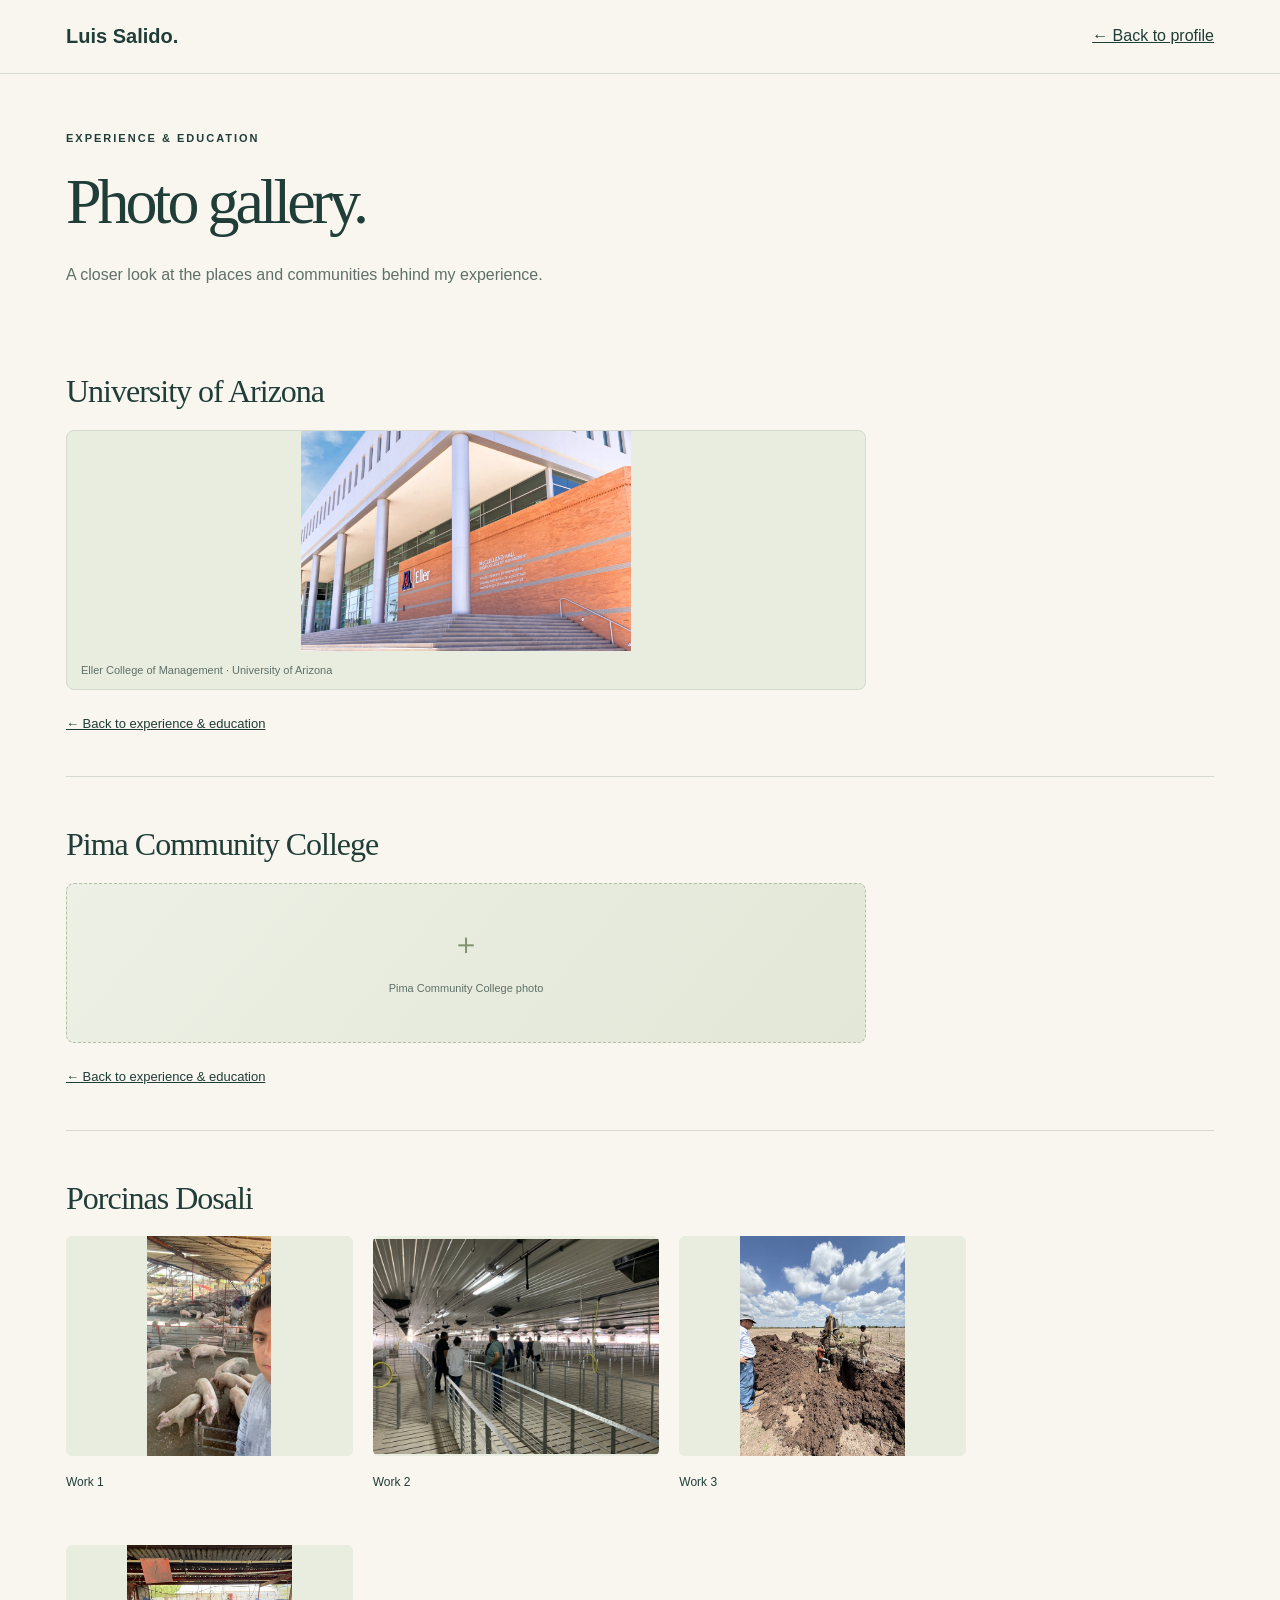
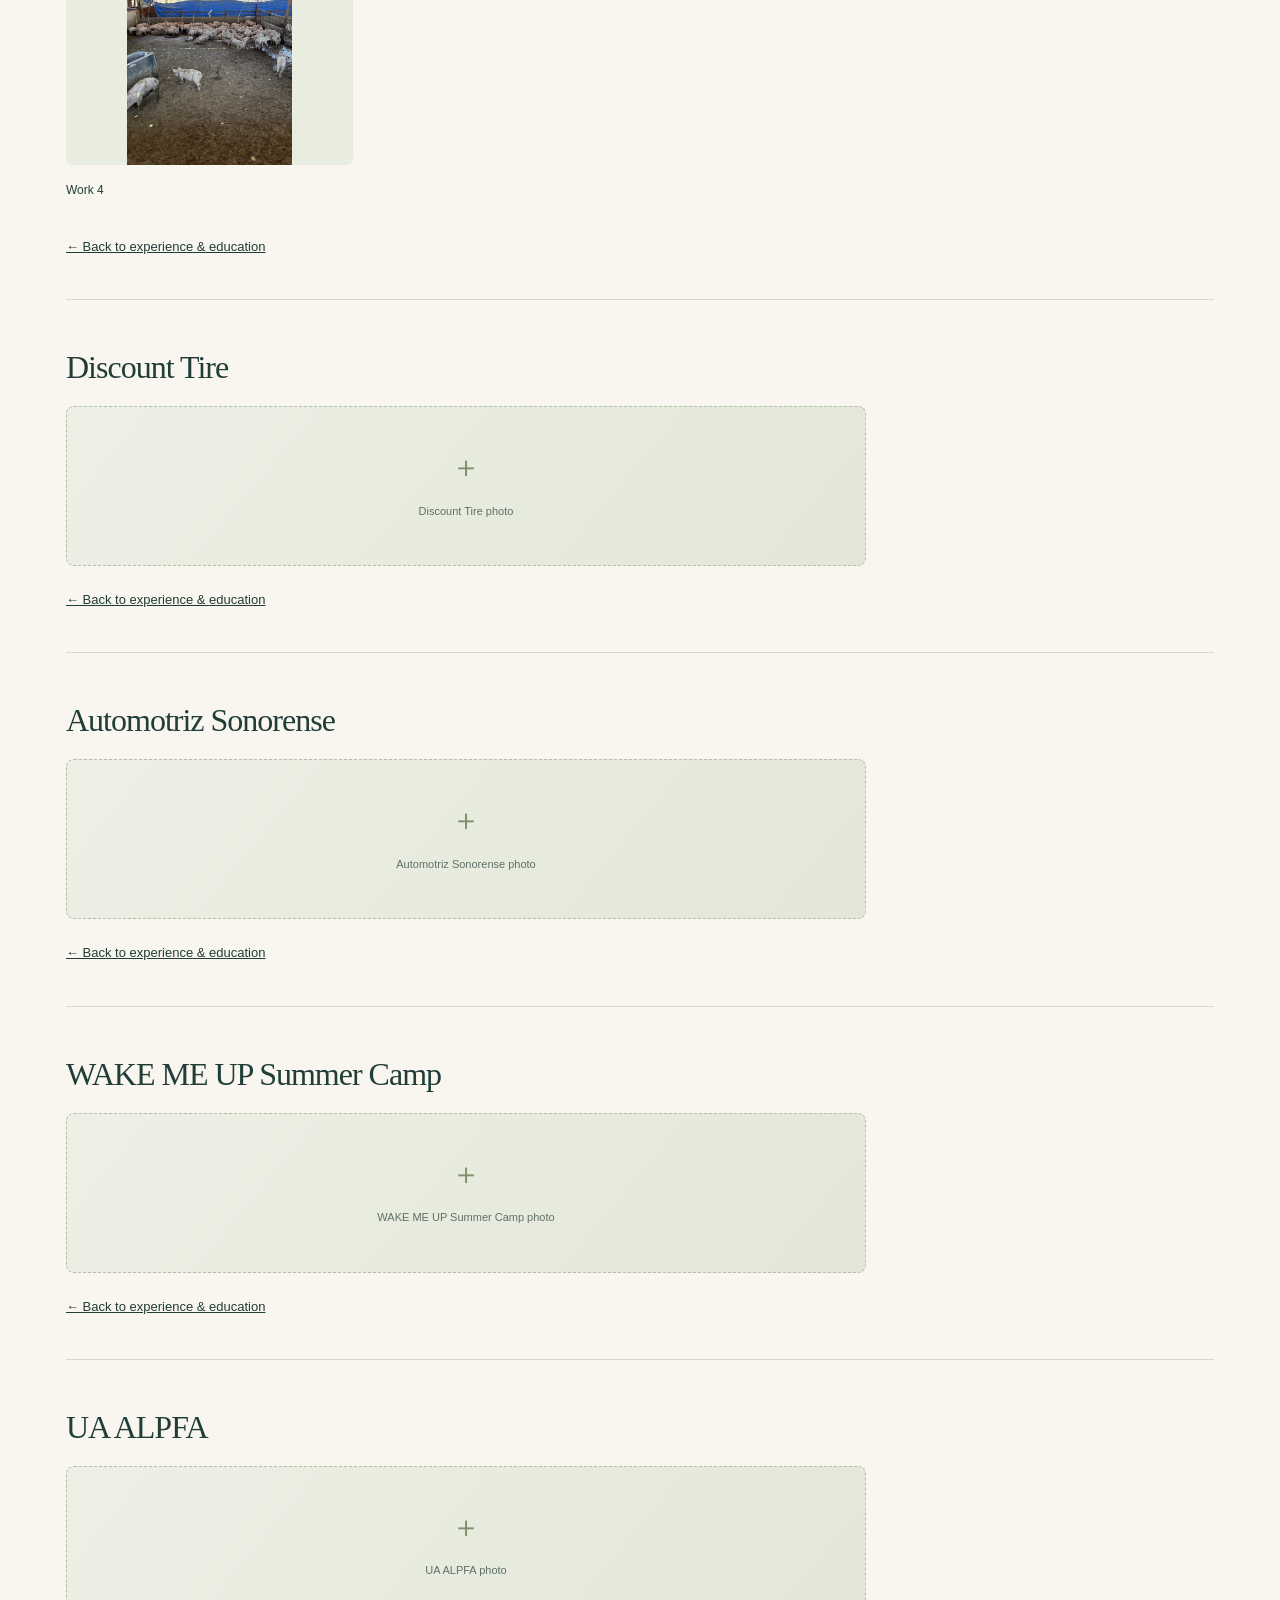
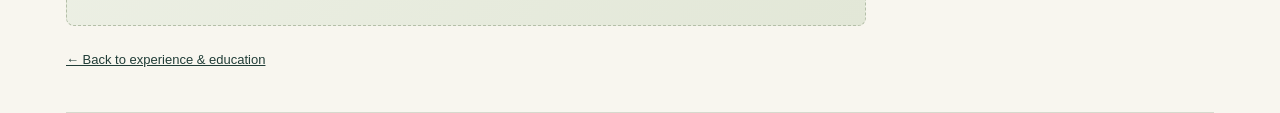
==== photos.html @ 444bbcb1 "Add files via upload" ====
<!DOCTYPE html>
<html lang="en"><head><meta charset="utf-8"/><meta content="width=device-width,initial-scale=1" name="viewport"/><title>Photos | Luis Salido</title><style>
:root{--ink:#203d37;--paper:#f8f6ef;--line:#d6d9cd;--accent:#d5e681}*{box-sizing:border-box}html{scroll-behavior:smooth;scroll-padding-top:90px}body{margin:0;background:var(--paper);color:var(--ink);font:16px/1.65 Arial,sans-serif}a{color:inherit}nav{position:sticky;top:0;background:#f8f6eff5;z-index:10;border-bottom:1px solid var(--line)}.nav{max-width:1220px;margin:auto;display:flex;justify-content:space-between;align-items:center;padding:20px 36px;gap:24px}.brand{font-weight:700;text-decoration:none;font-size:20px}.links{display:flex;gap:26px;font-size:13px}.links a{text-decoration:none}.links a:hover{text-decoration:underline}main{max-width:1220px;margin:auto;padding:0 36px}.hero{padding:85px 0 72px;display:grid;grid-template-columns:1.45fr 1fr;gap:70px;align-items:center}.eyebrow{font-size:11px;letter-spacing:2px;text-transform:uppercase;font-weight:bold}h1,h2,h3,p{margin-top:0}h1{font:normal clamp(55px,7.5vw,96px)/1.04 Georgia,serif;letter-spacing:-4px;margin:22px 0 26px}h1 i{font-weight:normal;color:#687f58}.intro{max-width:510px;color:#53645c;font-size:18px}.button{display:inline-block;text-decoration:none;padding:13px 23px;background:var(--ink);color:white;border:1px solid var(--ink);font-size:13px;margin:10px 8px 0 0}.button.alt{background:transparent;color:var(--ink)}.portrait{min-height:420px;background:#e6e9da;position:relative;overflow:hidden;display:flex;align-items:center;justify-content:center;border-radius:180px 180px 4px 4px}.portrait:before,.portrait:after{content:'';position:absolute;border:1px solid #a2b19c;border-radius:50%;width:370px;height:370px;transform:translate(120px,120px)}.portrait:after{transform:translate(-130px,-110px)}.monogram{font:100px Georgia,serif;z-index:1}.portrait small{position:absolute;bottom:25px;font-size:11px;letter-spacing:2px}.strip{padding:20px 0;border-top:1px solid var(--line);border-bottom:1px solid var(--line);display:flex;justify-content:space-between;gap:20px;font-size:12px}.section{padding:76px 0;border-bottom:1px solid var(--line)}.section-head{display:grid;grid-template-columns:1fr 2fr;gap:55px;margin-bottom:35px}h2{font:normal 47px/1.12 Georgia,serif;letter-spacing:-1px;margin:10px 0 20px}.body-large{font-size:21px;line-height:1.65;max-width:760px}.muted{color:#5f7068}.tags{display:flex;flex-wrap:wrap;gap:9px;margin-top:24px}.tag{font-size:12px;border:1px solid #bfc9ba;padding:6px 13px;border-radius:30px}.experience{display:grid;grid-template-columns:1fr 2fr;gap:55px}.job{padding:0 0 28px;margin:0 0 28px;border-bottom:1px solid var(--line)}.job:last-child{border:0;margin:0;padding:0}.job h3{font-size:20px;margin-bottom:3px}.date{font-size:12px;color:#62746a;margin-bottom:12px}.job p{margin-bottom:8px}.education{background:#e9eddf;padding:26px;margin-top:30px}.education h3{margin:0 0 8px}.grid{display:grid;grid-template-columns:repeat(3,1fr);gap:20px}.sample{border:1px solid var(--line);padding:26px;min-height:220px}.sample .num{font:36px Georgia,serif;color:#8b9a7c}.sample h3{margin:20px 0 8px}.status{font-size:11px;letter-spacing:1px;text-transform:uppercase;color:#6b795e}.video{display:grid;grid-template-columns:1fr 1.2fr;gap:50px;align-items:center}.video-space{aspect-ratio:16/9;background:#e7eadf;display:flex;justify-content:center;align-items:center;flex-direction:column;border:1px solid var(--line)}.play{font-size:38px;line-height:1}.contact{margin:65px 0 35px;padding:45px;background:var(--ink);color:var(--paper);display:flex;justify-content:space-between;align-items:center;gap:30px}.contact h2{margin-bottom:15px}.contact .button{background:var(--accent);color:var(--ink);border:0}.contact a:not(.button){font-size:14px}.footer{padding:15px 0 32px;font-size:11px;display:flex;justify-content:space-between}.draft-note{font-size:12px;color:#687860;margin-top:18px}a:focus-visible{outline:3px solid #9db447;outline-offset:4px}@media(max-width:750px){.nav{padding:16px 20px;align-items:flex-start}.links{gap:10px;flex-wrap:wrap;justify-content:flex-end;font-size:11px}main{padding:0 22px}.hero{grid-template-columns:1fr;gap:35px;padding-top:48px}h1{letter-spacing:-2px}.portrait{min-height:300px;max-width:400px;width:100%}.strip{flex-wrap:wrap}.section{padding:50px 0}.section-head,.experience,.video{grid-template-columns:1fr;gap:20px}.grid{grid-template-columns:1fr}h2{font-size:38px}.contact{padding:28px;flex-direction:column;align-items:flex-start}.footer{gap:20px}}

.hero{position:relative;isolation:isolate;padding:70px 36px;margin:30px -36px 0;background:linear-gradient(90deg,rgba(248,246,239,.96) 0%,rgba(248,246,239,.87) 44%,rgba(248,246,239,.3) 100%),url("eller-campus.png") center/cover no-repeat;border-radius:4px}
@media(max-width:750px){.hero{margin:20px -22px 0;padding:45px 22px;background-image:linear-gradient(rgba(248,246,239,.91),rgba(248,246,239,.8)),url("eller-campus.png")}}
.skill-details{margin-top:24px}.skill-details details{border-bottom:1px solid var(--line);padding:13px 0}.skill-details summary{cursor:pointer;font-size:14px;font-weight:600}.skill-details summary:focus-visible{outline:3px solid #9db447;outline-offset:4px}.skill-details details p{font-size:14px;color:#5f7068;margin:12px 0 4px;line-height:1.7}.skill-button{background:transparent;color:var(--ink);cursor:pointer;font-family:inherit;line-height:1.65}.skill-button:hover,.skill-button[aria-expanded="true"]{background:var(--ink);color:var(--paper)}#skill-panel{margin-top:18px;padding:22px;border:1px solid var(--line);border-radius:12px}#skill-panel h3{font-size:18px;margin-bottom:8px}#skill-description{font-size:14px;color:#5f7068;white-space:pre-wrap}.skill-action{background:transparent;border:1px solid #bfc9ba;border-radius:20px;color:var(--ink);padding:7px 15px;cursor:pointer}#skill-input{display:block;width:100%;margin-top:8px;padding:12px;font:14px/1.6 Arial,sans-serif;color:var(--ink);border:1px solid #bfc9ba;border-radius:6px;background:var(--paper)}#skill-message{font-size:12px;margin:8px 0 0}.entry-photo{margin:0 0 20px;overflow:hidden;border:1px solid var(--line);border-radius:8px;background:#e9eddf}.entry-photo img{display:block;width:100%;aspect-ratio:16/9;object-fit:cover}.entry-photo figcaption{font-size:11px;padding:10px 14px;color:#5f7068}.photo-placeholder{min-height:160px;display:flex;flex-direction:column;align-items:center;justify-content:center;background:linear-gradient(130deg,#edf0e5,#e2e7d7);border:1px dashed #b4bfa8}.photo-placeholder>span{font-size:30px;font-weight:normal;color:#81916d}.education .entry-photo:not(:first-child){margin-top:28px}.education .photo-placeholder{min-height:130px}.photo-link{display:inline-block;font-size:12px;text-decoration:none;border:1px solid #bfc9ba;border-radius:30px;padding:6px 14px;margin:0 0 16px}.photo-link:hover{background:var(--ink);color:var(--paper)}.gallery-entry{padding:40px 0;border-bottom:1px solid var(--line);scroll-margin-top:90px}.gallery-entry .entry-photo{max-width:800px}.gallery-entry h2{font-size:32px}.gallery-entry>a{font-size:13px}.gallery-entry .photo-placeholder{min-height:240px}.uploaded-gallery{display:grid;grid-template-columns:repeat(auto-fit,minmax(min(100%,280px),1fr));gap:20px;max-width:900px}.uploaded-gallery figure{margin:0 0 24px}.uploaded-gallery img{width:100%;height:auto;border-radius:6px}.uploaded-gallery figcaption{font-size:12px;padding:8px 0;overflow-wrap:anywhere}.gallery-tools{margin-bottom:20px}.gallery-remove{padding:7px 14px;background:transparent;color:var(--ink);border:1px solid var(--line);border-radius:20px;cursor:pointer}.uploaded-gallery img{height:220px;object-fit:contain;background:#e9eddf}.gallery-entry .entry-photo img{height:220px;object-fit:contain}.gallery-entry .photo-placeholder{min-height:160px}@media(max-width:750px){.uploaded-gallery img,.gallery-entry .entry-photo img{height:180px}}</style></head><body><nav><div class="nav"><a class="brand" href="index.html">Luis Salido.</a><a href="index.html#experience">← Back to profile</a></div></nav><main><header style="padding:55px 0 20px"><div class="eyebrow">Experience &amp; education</div><h1 style="font-size:64px">Photo gallery.</h1><p class="muted">A closer look at the places and communities behind my experience.</p></header><section class="gallery-entry" id="university-arizona"><h2>University of Arizona</h2><div class="uploaded-gallery" data-gallery="university-arizona"></div><figure class="entry-photo"><img alt="McClelland Hall at the University of Arizona Eller College of Management" loading="lazy" src="eller-campus.png"/><figcaption>Eller College of Management · University of Arizona</figcaption></figure><a href="index.html#experience">← Back to experience &amp; education</a></section><section class="gallery-entry" id="pima"><h2>Pima Community College</h2><div class="uploaded-gallery" data-gallery="pima"></div><figure class="entry-photo photo-placeholder"><span aria-hidden="true">＋</span><figcaption>Pima Community College photo</figcaption></figure><a href="index.html#experience">← Back to experience &amp; education</a></section><section class="gallery-entry" id="porcinas"><h2>Porcinas Dosali</h2><div class="uploaded-gallery" data-gallery="porcinas"><figure><img alt="Work 1" src="experience-6.jpg"/><figcaption>Work 1</figcaption></figure><figure><img alt="Work 2" src="experience-7.jpg"/><figcaption>Work 2</figcaption></figure><figure><img alt="Work 3" src="experience-9.jpg"/><figcaption>Work 3</figcaption></figure><figure><img alt="Work 4" src="experience-10.jpg"/><figcaption>Work 4</figcaption></figure></div><a href="index.html#experience">← Back to experience &amp; education</a></section><section class="gallery-entry" id="discount-tire"><h2>Discount Tire</h2><div class="uploaded-gallery" data-gallery="discount-tire"></div><figure class="entry-photo photo-placeholder"><span aria-hidden="true">＋</span><figcaption>Discount Tire photo</figcaption></figure><a href="index.html#experience">← Back to experience &amp; education</a></section><section class="gallery-entry" id="automotriz"><h2>Automotriz Sonorense</h2><div class="uploaded-gallery" data-gallery="automotriz"></div><figure class="entry-photo photo-placeholder"><span aria-hidden="true">＋</span><figcaption>Automotriz Sonorense photo</figcaption></figure><a href="index.html#experience">← Back to experience &amp; education</a></section><section class="gallery-entry" id="summer-camp"><h2>WAKE ME UP Summer Camp</h2><div class="uploaded-gallery" data-gallery="summer-camp"></div><figure class="entry-photo photo-placeholder"><span aria-hidden="true">＋</span><figcaption>WAKE ME UP Summer Camp photo</figcaption></figure><a href="index.html#experience">← Back to experience &amp; education</a></section><section class="gallery-entry" id="alpfa"><h2>UA ALPFA</h2><div class="uploaded-gallery" data-gallery="alpfa"></div><figure class="entry-photo photo-placeholder"><span aria-hidden="true">＋</span><figcaption>UA ALPFA photo</figcaption></figure><a href="index.html#experience">← Back to experience &amp; education</a></section></main></body></html>
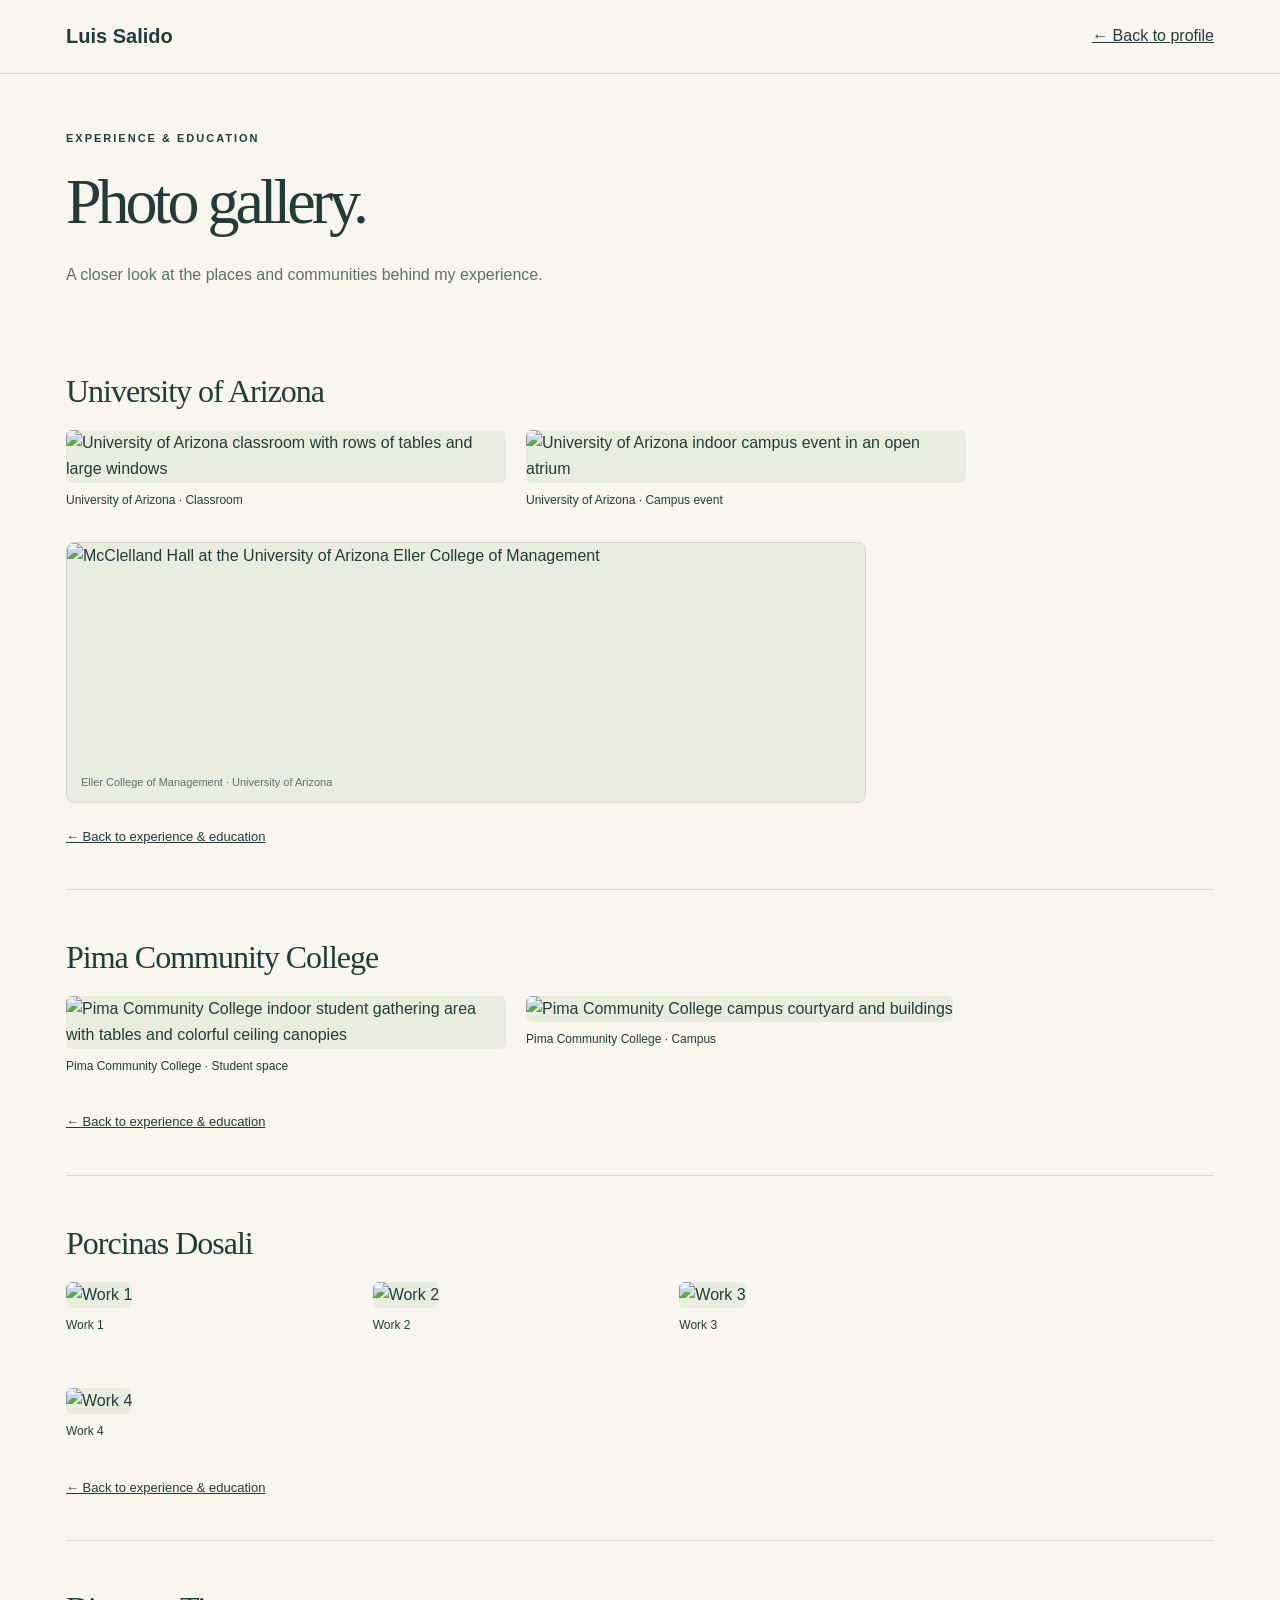
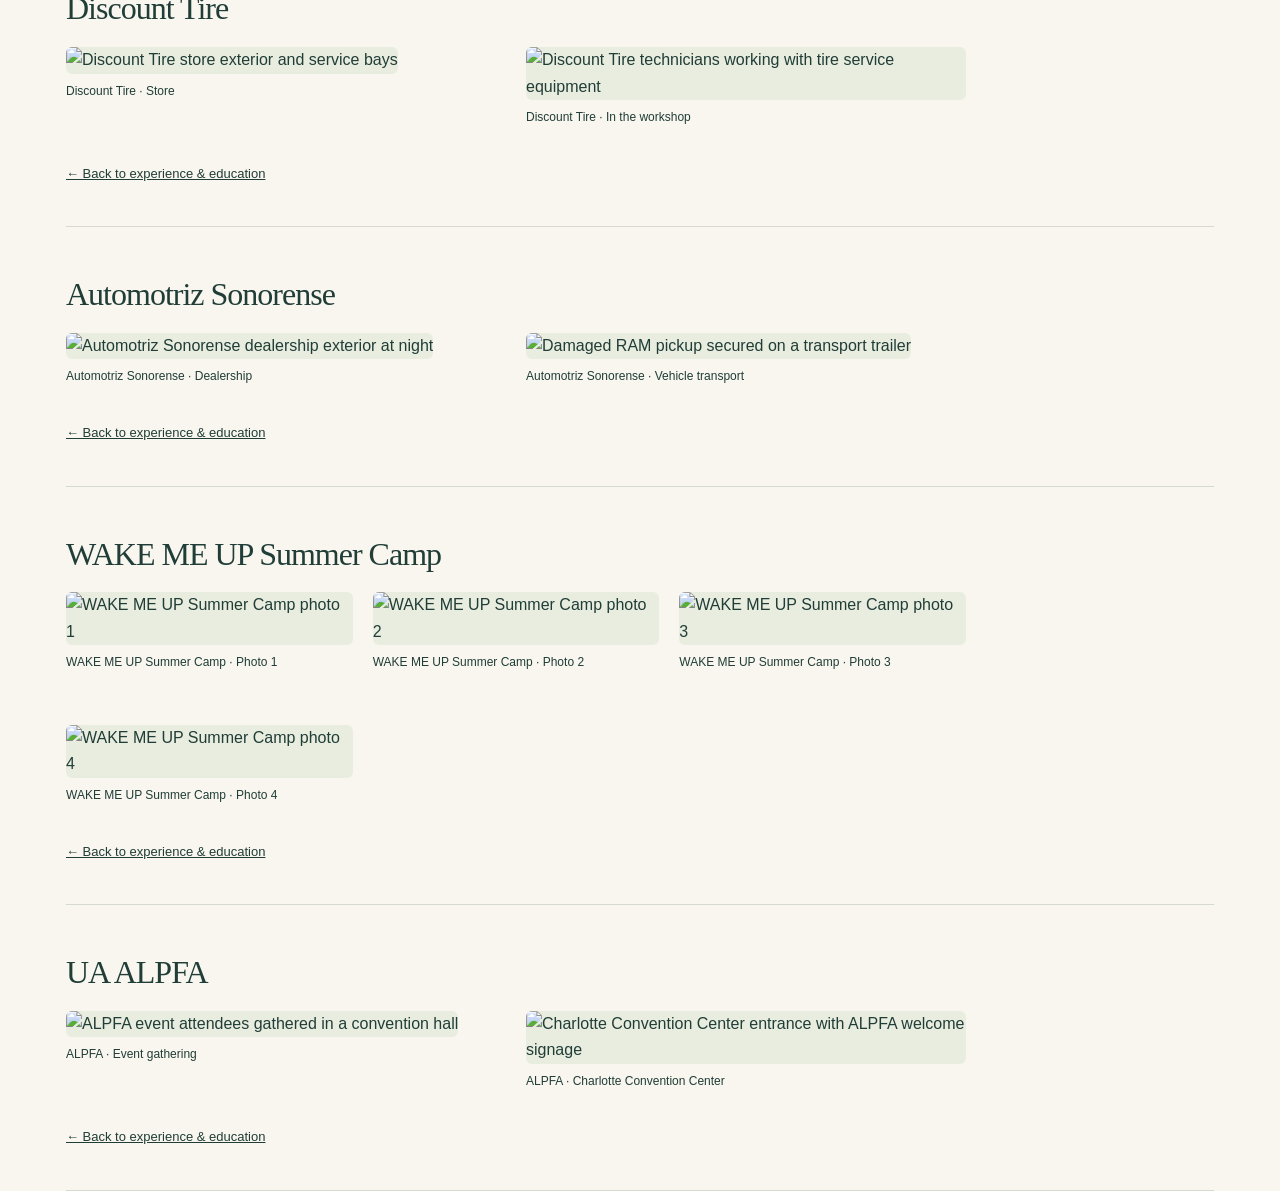
==== commit 7d3c1535: "Publish current professional portfolio pages to GitHub Pages" ====
--- a/photos.html
+++ b/photos.html
@@ -2,6 +2,6 @@
 <html lang="en"><head><meta charset="utf-8"/><meta content="width=device-width,initial-scale=1" name="viewport"/><title>Photos | Luis Salido</title><style>
 :root{--ink:#203d37;--paper:#f8f6ef;--line:#d6d9cd;--accent:#d5e681}*{box-sizing:border-box}html{scroll-behavior:smooth;scroll-padding-top:90px}body{margin:0;background:var(--paper);color:var(--ink);font:16px/1.65 Arial,sans-serif}a{color:inherit}nav{position:sticky;top:0;background:#f8f6eff5;z-index:10;border-bottom:1px solid var(--line)}.nav{max-width:1220px;margin:auto;display:flex;justify-content:space-between;align-items:center;padding:20px 36px;gap:24px}.brand{font-weight:700;text-decoration:none;font-size:20px}.links{display:flex;gap:26px;font-size:13px}.links a{text-decoration:none}.links a:hover{text-decoration:underline}main{max-width:1220px;margin:auto;padding:0 36px}.hero{padding:85px 0 72px;display:grid;grid-template-columns:1.45fr 1fr;gap:70px;align-items:center}.eyebrow{font-size:11px;letter-spacing:2px;text-transform:uppercase;font-weight:bold}h1,h2,h3,p{margin-top:0}h1{font:normal clamp(55px,7.5vw,96px)/1.04 Georgia,serif;letter-spacing:-4px;margin:22px 0 26px}h1 i{font-weight:normal;color:#687f58}.intro{max-width:510px;color:#53645c;font-size:18px}.button{display:inline-block;text-decoration:none;padding:13px 23px;background:var(--ink);color:white;border:1px solid var(--ink);font-size:13px;margin:10px 8px 0 0}.button.alt{background:transparent;color:var(--ink)}.portrait{min-height:420px;background:#e6e9da;position:relative;overflow:hidden;display:flex;align-items:center;justify-content:center;border-radius:180px 180px 4px 4px}.portrait:before,.portrait:after{content:'';position:absolute;border:1px solid #a2b19c;border-radius:50%;width:370px;height:370px;transform:translate(120px,120px)}.portrait:after{transform:translate(-130px,-110px)}.monogram{font:100px Georgia,serif;z-index:1}.portrait small{position:absolute;bottom:25px;font-size:11px;letter-spacing:2px}.strip{padding:20px 0;border-top:1px solid var(--line);border-bottom:1px solid var(--line);display:flex;justify-content:space-between;gap:20px;font-size:12px}.section{padding:76px 0;border-bottom:1px solid var(--line)}.section-head{display:grid;grid-template-columns:1fr 2fr;gap:55px;margin-bottom:35px}h2{font:normal 47px/1.12 Georgia,serif;letter-spacing:-1px;margin:10px 0 20px}.body-large{font-size:21px;line-height:1.65;max-width:760px}.muted{color:#5f7068}.tags{display:flex;flex-wrap:wrap;gap:9px;margin-top:24px}.tag{font-size:12px;border:1px solid #bfc9ba;padding:6px 13px;border-radius:30px}.experience{display:grid;grid-template-columns:1fr 2fr;gap:55px}.job{padding:0 0 28px;margin:0 0 28px;border-bottom:1px solid var(--line)}.job:last-child{border:0;margin:0;padding:0}.job h3{font-size:20px;margin-bottom:3px}.date{font-size:12px;color:#62746a;margin-bottom:12px}.job p{margin-bottom:8px}.education{background:#e9eddf;padding:26px;margin-top:30px}.education h3{margin:0 0 8px}.grid{display:grid;grid-template-columns:repeat(3,1fr);gap:20px}.sample{border:1px solid var(--line);padding:26px;min-height:220px}.sample .num{font:36px Georgia,serif;color:#8b9a7c}.sample h3{margin:20px 0 8px}.status{font-size:11px;letter-spacing:1px;text-transform:uppercase;color:#6b795e}.video{display:grid;grid-template-columns:1fr 1.2fr;gap:50px;align-items:center}.video-space{aspect-ratio:16/9;background:#e7eadf;display:flex;justify-content:center;align-items:center;flex-direction:column;border:1px solid var(--line)}.play{font-size:38px;line-height:1}.contact{margin:65px 0 35px;padding:45px;background:var(--ink);color:var(--paper);display:flex;justify-content:space-between;align-items:center;gap:30px}.contact h2{margin-bottom:15px}.contact .button{background:var(--accent);color:var(--ink);border:0}.contact a:not(.button){font-size:14px}.footer{padding:15px 0 32px;font-size:11px;display:flex;justify-content:space-between}.draft-note{font-size:12px;color:#687860;margin-top:18px}a:focus-visible{outline:3px solid #9db447;outline-offset:4px}@media(max-width:750px){.nav{padding:16px 20px;align-items:flex-start}.links{gap:10px;flex-wrap:wrap;justify-content:flex-end;font-size:11px}main{padding:0 22px}.hero{grid-template-columns:1fr;gap:35px;padding-top:48px}h1{letter-spacing:-2px}.portrait{min-height:300px;max-width:400px;width:100%}.strip{flex-wrap:wrap}.section{padding:50px 0}.section-head,.experience,.video{grid-template-columns:1fr;gap:20px}.grid{grid-template-columns:1fr}h2{font-size:38px}.contact{padding:28px;flex-direction:column;align-items:flex-start}.footer{gap:20px}}
 
-.hero{position:relative;isolation:isolate;padding:70px 36px;margin:30px -36px 0;background:linear-gradient(90deg,rgba(248,246,239,.96) 0%,rgba(248,246,239,.87) 44%,rgba(248,246,239,.3) 100%),url("eller-campus.png") center/cover no-repeat;border-radius:4px}
-@media(max-width:750px){.hero{margin:20px -22px 0;padding:45px 22px;background-image:linear-gradient(rgba(248,246,239,.91),rgba(248,246,239,.8)),url("eller-campus.png")}}
-.skill-details{margin-top:24px}.skill-details details{border-bottom:1px solid var(--line);padding:13px 0}.skill-details summary{cursor:pointer;font-size:14px;font-weight:600}.skill-details summary:focus-visible{outline:3px solid #9db447;outline-offset:4px}.skill-details details p{font-size:14px;color:#5f7068;margin:12px 0 4px;line-height:1.7}.skill-button{background:transparent;color:var(--ink);cursor:pointer;font-family:inherit;line-height:1.65}.skill-button:hover,.skill-button[aria-expanded="true"]{background:var(--ink);color:var(--paper)}#skill-panel{margin-top:18px;padding:22px;border:1px solid var(--line);border-radius:12px}#skill-panel h3{font-size:18px;margin-bottom:8px}#skill-description{font-size:14px;color:#5f7068;white-space:pre-wrap}.skill-action{background:transparent;border:1px solid #bfc9ba;border-radius:20px;color:var(--ink);padding:7px 15px;cursor:pointer}#skill-input{display:block;width:100%;margin-top:8px;padding:12px;font:14px/1.6 Arial,sans-serif;color:var(--ink);border:1px solid #bfc9ba;border-radius:6px;background:var(--paper)}#skill-message{font-size:12px;margin:8px 0 0}.entry-photo{margin:0 0 20px;overflow:hidden;border:1px solid var(--line);border-radius:8px;background:#e9eddf}.entry-photo img{display:block;width:100%;aspect-ratio:16/9;object-fit:cover}.entry-photo figcaption{font-size:11px;padding:10px 14px;color:#5f7068}.photo-placeholder{min-height:160px;display:flex;flex-direction:column;align-items:center;justify-content:center;background:linear-gradient(130deg,#edf0e5,#e2e7d7);border:1px dashed #b4bfa8}.photo-placeholder>span{font-size:30px;font-weight:normal;color:#81916d}.education .entry-photo:not(:first-child){margin-top:28px}.education .photo-placeholder{min-height:130px}.photo-link{display:inline-block;font-size:12px;text-decoration:none;border:1px solid #bfc9ba;border-radius:30px;padding:6px 14px;margin:0 0 16px}.photo-link:hover{background:var(--ink);color:var(--paper)}.gallery-entry{padding:40px 0;border-bottom:1px solid var(--line);scroll-margin-top:90px}.gallery-entry .entry-photo{max-width:800px}.gallery-entry h2{font-size:32px}.gallery-entry>a{font-size:13px}.gallery-entry .photo-placeholder{min-height:240px}.uploaded-gallery{display:grid;grid-template-columns:repeat(auto-fit,minmax(min(100%,280px),1fr));gap:20px;max-width:900px}.uploaded-gallery figure{margin:0 0 24px}.uploaded-gallery img{width:100%;height:auto;border-radius:6px}.uploaded-gallery figcaption{font-size:12px;padding:8px 0;overflow-wrap:anywhere}.gallery-tools{margin-bottom:20px}.gallery-remove{padding:7px 14px;background:transparent;color:var(--ink);border:1px solid var(--line);border-radius:20px;cursor:pointer}.uploaded-gallery img{height:220px;object-fit:contain;background:#e9eddf}.gallery-entry .entry-photo img{height:220px;object-fit:contain}.gallery-entry .photo-placeholder{min-height:160px}@media(max-width:750px){.uploaded-gallery img,.gallery-entry .entry-photo img{height:180px}}</style></head><body><nav><div class="nav"><a class="brand" href="index.html">Luis Salido.</a><a href="index.html#experience">← Back to profile</a></div></nav><main><header style="padding:55px 0 20px"><div class="eyebrow">Experience &amp; education</div><h1 style="font-size:64px">Photo gallery.</h1><p class="muted">A closer look at the places and communities behind my experience.</p></header><section class="gallery-entry" id="university-arizona"><h2>University of Arizona</h2><div class="uploaded-gallery" data-gallery="university-arizona"></div><figure class="entry-photo"><img alt="McClelland Hall at the University of Arizona Eller College of Management" loading="lazy" src="eller-campus.png"/><figcaption>Eller College of Management · University of Arizona</figcaption></figure><a href="index.html#experience">← Back to experience &amp; education</a></section><section class="gallery-entry" id="pima"><h2>Pima Community College</h2><div class="uploaded-gallery" data-gallery="pima"></div><figure class="entry-photo photo-placeholder"><span aria-hidden="true">＋</span><figcaption>Pima Community College photo</figcaption></figure><a href="index.html#experience">← Back to experience &amp; education</a></section><section class="gallery-entry" id="porcinas"><h2>Porcinas Dosali</h2><div class="uploaded-gallery" data-gallery="porcinas"><figure><img alt="Work 1" src="experience-6.jpg"/><figcaption>Work 1</figcaption></figure><figure><img alt="Work 2" src="experience-7.jpg"/><figcaption>Work 2</figcaption></figure><figure><img alt="Work 3" src="experience-9.jpg"/><figcaption>Work 3</figcaption></figure><figure><img alt="Work 4" src="experience-10.jpg"/><figcaption>Work 4</figcaption></figure></div><a href="index.html#experience">← Back to experience &amp; education</a></section><section class="gallery-entry" id="discount-tire"><h2>Discount Tire</h2><div class="uploaded-gallery" data-gallery="discount-tire"></div><figure class="entry-photo photo-placeholder"><span aria-hidden="true">＋</span><figcaption>Discount Tire photo</figcaption></figure><a href="index.html#experience">← Back to experience &amp; education</a></section><section class="gallery-entry" id="automotriz"><h2>Automotriz Sonorense</h2><div class="uploaded-gallery" data-gallery="automotriz"></div><figure class="entry-photo photo-placeholder"><span aria-hidden="true">＋</span><figcaption>Automotriz Sonorense photo</figcaption></figure><a href="index.html#experience">← Back to experience &amp; education</a></section><section class="gallery-entry" id="summer-camp"><h2>WAKE ME UP Summer Camp</h2><div class="uploaded-gallery" data-gallery="summer-camp"></div><figure class="entry-photo photo-placeholder"><span aria-hidden="true">＋</span><figcaption>WAKE ME UP Summer Camp photo</figcaption></figure><a href="index.html#experience">← Back to experience &amp; education</a></section><section class="gallery-entry" id="alpfa"><h2>UA ALPFA</h2><div class="uploaded-gallery" data-gallery="alpfa"></div><figure class="entry-photo photo-placeholder"><span aria-hidden="true">＋</span><figcaption>UA ALPFA photo</figcaption></figure><a href="index.html#experience">← Back to experience &amp; education</a></section></main></body></html>+.hero{position:relative;isolation:isolate;padding:70px 36px;margin:30px -36px 0;background:linear-gradient(90deg,rgba(248,246,239,.96) 0%,rgba(248,246,239,.87) 44%,rgba(248,246,239,.3) 100%),url("https://professional-persona-profile-luis-salido.matteblimp1.chatgpt.site/eller-campus.png") center/cover no-repeat;border-radius:4px}
+@media(max-width:750px){.hero{margin:20px -22px 0;padding:45px 22px;background-image:linear-gradient(rgba(248,246,239,.91),rgba(248,246,239,.8)),url("https://professional-persona-profile-luis-salido.matteblimp1.chatgpt.site/eller-campus.png")}}
+.skill-details{margin-top:24px}.skill-details details{border-bottom:1px solid var(--line);padding:13px 0}.skill-details summary{cursor:pointer;font-size:14px;font-weight:600}.skill-details summary:focus-visible{outline:3px solid #9db447;outline-offset:4px}.skill-details details p{font-size:14px;color:#5f7068;margin:12px 0 4px;line-height:1.7}.skill-button{background:transparent;color:var(--ink);cursor:pointer;font-family:inherit;line-height:1.65}.skill-button:hover,.skill-button[aria-expanded="true"]{background:var(--ink);color:var(--paper)}#skill-panel{margin-top:18px;padding:22px;border:1px solid var(--line);border-radius:12px}#skill-panel h3{font-size:18px;margin-bottom:8px}#skill-description{font-size:14px;color:#5f7068;white-space:pre-wrap}.skill-action{background:transparent;border:1px solid #bfc9ba;border-radius:20px;color:var(--ink);padding:7px 15px;cursor:pointer}#skill-input{display:block;width:100%;margin-top:8px;padding:12px;font:14px/1.6 Arial,sans-serif;color:var(--ink);border:1px solid #bfc9ba;border-radius:6px;background:var(--paper)}#skill-message{font-size:12px;margin:8px 0 0}.entry-photo{margin:0 0 20px;overflow:hidden;border:1px solid var(--line);border-radius:8px;background:#e9eddf}.entry-photo img{display:block;width:100%;aspect-ratio:16/9;object-fit:cover}.entry-photo figcaption{font-size:11px;padding:10px 14px;color:#5f7068}.photo-placeholder{min-height:160px;display:flex;flex-direction:column;align-items:center;justify-content:center;background:linear-gradient(130deg,#edf0e5,#e2e7d7);border:1px dashed #b4bfa8}.photo-placeholder>span{font-size:30px;font-weight:normal;color:#81916d}.education .entry-photo:not(:first-child){margin-top:28px}.education .photo-placeholder{min-height:130px}.photo-link{display:inline-block;font-size:12px;text-decoration:none;border:1px solid #bfc9ba;border-radius:30px;padding:6px 14px;margin:0 0 16px}.photo-link:hover{background:var(--ink);color:var(--paper)}.gallery-entry{padding:40px 0;border-bottom:1px solid var(--line);scroll-margin-top:90px}.gallery-entry .entry-photo{max-width:800px}.gallery-entry h2{font-size:32px}.gallery-entry>a{font-size:13px}.gallery-entry .photo-placeholder{min-height:240px}.uploaded-gallery{display:grid;grid-template-columns:repeat(auto-fit,minmax(min(100%,280px),1fr));gap:20px;max-width:900px}.uploaded-gallery figure{margin:0 0 24px}.uploaded-gallery img{width:100%;height:auto;border-radius:6px}.uploaded-gallery figcaption{font-size:12px;padding:8px 0;overflow-wrap:anywhere}.gallery-tools{margin-bottom:20px}.gallery-remove{padding:7px 14px;background:transparent;color:var(--ink);border:1px solid var(--line);border-radius:20px;cursor:pointer}.uploaded-gallery img{height:220px;object-fit:contain;background:#e9eddf}.gallery-entry .entry-photo img{height:220px;object-fit:contain}.gallery-entry .photo-placeholder{min-height:160px}@media(max-width:750px){.uploaded-gallery img,.gallery-entry .entry-photo img{height:180px}}</style></head><body><nav><div class="nav"><a class="brand" href="index.html">Luis Salido</a><a href="experience.html">← Back to profile</a></div></nav><main><header style="padding:55px 0 20px"><div class="eyebrow">Experience &amp; education</div><h1 style="font-size:64px">Photo gallery.</h1><p class="muted">A closer look at the places and communities behind my experience.</p></header><section class="gallery-entry" id="university-arizona"><h2>University of Arizona</h2><div class="uploaded-gallery" data-gallery="university-arizona"><figure><img src="https://professional-persona-profile-luis-salido.matteblimp1.chatgpt.site/uploads/arizona-classroom.jpg" alt="University of Arizona classroom with rows of tables and large windows"/><figcaption>University of Arizona · Classroom</figcaption></figure><figure><img src="https://professional-persona-profile-luis-salido.matteblimp1.chatgpt.site/uploads/arizona-campus-event.jpg" alt="University of Arizona indoor campus event in an open atrium"/><figcaption>University of Arizona · Campus event</figcaption></figure></div><figure class="entry-photo"><img alt="McClelland Hall at the University of Arizona Eller College of Management" loading="lazy" src="https://professional-persona-profile-luis-salido.matteblimp1.chatgpt.site/eller-campus.png"/><figcaption>Eller College of Management · University of Arizona</figcaption></figure><a href="experience.html">← Back to experience &amp; education</a></section><section class="gallery-entry" id="pima"><h2>Pima Community College</h2><div class="uploaded-gallery" data-gallery="pima"><figure><img src="https://professional-persona-profile-luis-salido.matteblimp1.chatgpt.site/uploads/pima-student-space.jpg" alt="Pima Community College indoor student gathering area with tables and colorful ceiling canopies"/><figcaption>Pima Community College · Student space</figcaption></figure><figure><img src="https://professional-persona-profile-luis-salido.matteblimp1.chatgpt.site/uploads/pima-campus.jpg" alt="Pima Community College campus courtyard and buildings"/><figcaption>Pima Community College · Campus</figcaption></figure></div><a href="experience.html">← Back to experience &amp; education</a></section><section class="gallery-entry" id="porcinas"><h2>Porcinas Dosali</h2><div class="uploaded-gallery" data-gallery="porcinas"><figure><img alt="Work 1" src="https://professional-persona-profile-luis-salido.matteblimp1.chatgpt.site/uploads/experience-6.jpg"/><figcaption>Work 1</figcaption></figure><figure><img alt="Work 2" src="https://professional-persona-profile-luis-salido.matteblimp1.chatgpt.site/uploads/experience-7.jpg"/><figcaption>Work 2</figcaption></figure><figure><img alt="Work 3" src="https://professional-persona-profile-luis-salido.matteblimp1.chatgpt.site/uploads/experience-9.jpg"/><figcaption>Work 3</figcaption></figure><figure><img alt="Work 4" src="https://professional-persona-profile-luis-salido.matteblimp1.chatgpt.site/uploads/experience-10.jpg"/><figcaption>Work 4</figcaption></figure></div><a href="experience.html">← Back to experience &amp; education</a></section><section class="gallery-entry" id="discount-tire"><h2>Discount Tire</h2><div class="uploaded-gallery" data-gallery="discount-tire"><figure><img src="https://professional-persona-profile-luis-salido.matteblimp1.chatgpt.site/uploads/discount-tire-store.jpg" alt="Discount Tire store exterior and service bays"/><figcaption>Discount Tire · Store</figcaption></figure><figure><img src="https://professional-persona-profile-luis-salido.matteblimp1.chatgpt.site/uploads/discount-tire-workshop.jpg" alt="Discount Tire technicians working with tire service equipment"/><figcaption>Discount Tire · In the workshop</figcaption></figure></div><a href="experience.html">← Back to experience &amp; education</a></section><section class="gallery-entry" id="automotriz"><h2>Automotriz Sonorense</h2><div class="uploaded-gallery" data-gallery="automotriz"><figure><img src="https://professional-persona-profile-luis-salido.matteblimp1.chatgpt.site/uploads/automotriz-dealership.jpg" alt="Automotriz Sonorense dealership exterior at night"/><figcaption>Automotriz Sonorense · Dealership</figcaption></figure><figure><img src="https://professional-persona-profile-luis-salido.matteblimp1.chatgpt.site/uploads/automotriz-vehicle.jpg" alt="Damaged RAM pickup secured on a transport trailer"/><figcaption>Automotriz Sonorense · Vehicle transport</figcaption></figure></div><a href="experience.html">← Back to experience &amp; education</a></section><section class="gallery-entry" id="summer-camp"><h2>WAKE ME UP Summer Camp</h2><div class="uploaded-gallery" data-gallery="summer-camp"><figure><img src="https://professional-persona-profile-luis-salido.matteblimp1.chatgpt.site/uploads/wake-me-up-camp-1.jpg" alt="WAKE ME UP Summer Camp photo 1" loading="lazy"/><figcaption>WAKE ME UP Summer Camp · Photo 1</figcaption></figure><figure><img src="https://professional-persona-profile-luis-salido.matteblimp1.chatgpt.site/uploads/wake-me-up-camp-2.jpg" alt="WAKE ME UP Summer Camp photo 2" loading="lazy"/><figcaption>WAKE ME UP Summer Camp · Photo 2</figcaption></figure><figure><img src="https://professional-persona-profile-luis-salido.matteblimp1.chatgpt.site/uploads/wake-me-up-camp-3.jpg" alt="WAKE ME UP Summer Camp photo 3" loading="lazy"/><figcaption>WAKE ME UP Summer Camp · Photo 3</figcaption></figure><figure><img src="https://professional-persona-profile-luis-salido.matteblimp1.chatgpt.site/uploads/wake-me-up-camp-4.jpg" alt="WAKE ME UP Summer Camp photo 4" loading="lazy"/><figcaption>WAKE ME UP Summer Camp · Photo 4</figcaption></figure></div><a href="experience.html">← Back to experience &amp; education</a></section><section class="gallery-entry" id="alpfa"><h2>UA ALPFA</h2><div class="uploaded-gallery" data-gallery="alpfa"><figure><img src="https://professional-persona-profile-luis-salido.matteblimp1.chatgpt.site/uploads/alpfa-event.jpg" alt="ALPFA event attendees gathered in a convention hall"/><figcaption>ALPFA · Event gathering</figcaption></figure><figure><img src="https://professional-persona-profile-luis-salido.matteblimp1.chatgpt.site/uploads/alpfa-charlotte.jpg" alt="Charlotte Convention Center entrance with ALPFA welcome signage"/><figcaption>ALPFA · Charlotte Convention Center</figcaption></figure></div><a href="experience.html">← Back to experience &amp; education</a></section></main></body></html>
